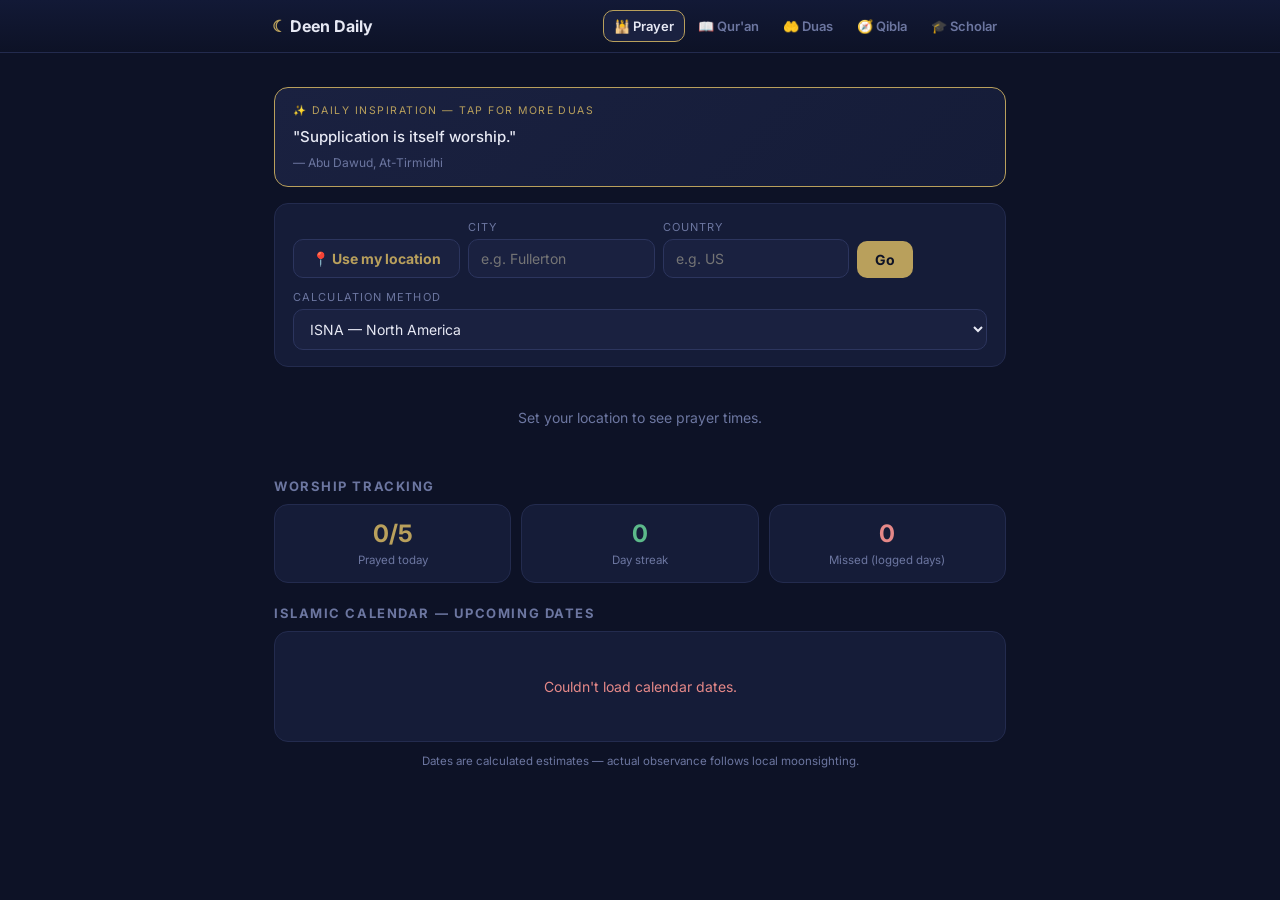
==== index.html @ aacd9275 "Add files via upload" ====
<!DOCTYPE html>
<html lang="en">
<head>
<meta charset="UTF-8">
<meta name="viewport" content="width=device-width, initial-scale=1.0">
<title>Deen Daily</title>
<link rel="preconnect" href="https://fonts.googleapis.com">
<link href="https://fonts.googleapis.com/css2?family=Amiri:wght@400;700&family=Inter:wght@400;500;600;700&display=swap" rel="stylesheet">
<style>
  :root{
    --bg:#0D1226; --panel:#151C38; --panel-2:#1A2140; --line:#232B4E; --line-2:#2C355E;
    --text:#E7E9F4; --muted:#9BA3C7; --dim:#6C76A0; --gold:#B9A05C; --green:#5CB98A; --red:#E58888;
  }
  *{box-sizing:border-box;margin:0;padding:0}
  body{font-family:'Inter',sans-serif;background:var(--bg);color:var(--text);height:100dvh;display:flex;flex-direction:column}
  button,select,input{font-family:'Inter',sans-serif}
  header{border-bottom:1px solid var(--line);background:linear-gradient(180deg,#121936,var(--bg));flex-shrink:0}
  .head-inner{max-width:760px;margin:0 auto;padding:10px 12px;display:flex;align-items:center;justify-content:space-between;gap:8px}
  .brand{font-weight:700;font-size:16px;white-space:nowrap}
  .brand span{color:var(--gold)}
  .tabs{display:flex;gap:2px;overflow-x:auto}
  .tab{background:none;border:1px solid transparent;color:var(--dim);font-size:13px;font-weight:600;padding:7px 10px;border-radius:10px;cursor:pointer;white-space:nowrap}
  .tab.active{background:var(--panel-2);color:var(--text);border-color:var(--gold)}
  main{flex:1;overflow-y:auto}
  .page{max-width:760px;margin:0 auto;padding:18px 14px 40px}
  h2.sec{font-size:13px;color:var(--dim);text-transform:uppercase;letter-spacing:.12em;margin:22px 0 10px}
  .card{background:var(--panel);border:1px solid var(--line);border-radius:14px;padding:16px 18px;margin-bottom:12px}
  select,input[type=text],input[type=number]{
    width:100%;background:var(--panel-2);border:1px solid var(--line-2);color:var(--text);
    border-radius:10px;padding:10px 12px;font-size:14px;
  }
  label.ctl{font-size:11px;color:var(--dim);text-transform:uppercase;letter-spacing:.1em;display:block;margin-bottom:5px}
  .btn{background:var(--gold);color:var(--bg);border:none;border-radius:10px;padding:10px 18px;font-weight:700;font-size:14px;cursor:pointer}
  .btn.ghost{background:var(--panel-2);color:var(--gold);border:1px solid var(--line-2)}
  .btn.ghost:hover{border-color:var(--gold)}
  .btn:disabled{opacity:.5;cursor:default}
  .loading,.err{text-align:center;color:var(--dim);padding:30px 0;font-size:14px}
  .err{color:var(--red)}
  .note{background:var(--panel-2);border:1px solid var(--gold);border-radius:10px;padding:10px 14px;font-size:12.5px;color:var(--gold);margin-bottom:14px}

  /* Prayer */
  .hijri{ text-align:center;margin-bottom:16px }
  .hijri .h-ar{font-family:'Amiri',serif;font-size:22px;color:var(--gold)}
  .hijri .h-en{font-size:13px;color:var(--muted);margin-top:2px}
  .next-prayer{ text-align:center;padding:22px 18px }
  .next-prayer .np-label{font-size:11px;color:var(--dim);text-transform:uppercase;letter-spacing:.14em}
  .next-prayer .np-name{font-size:28px;font-weight:700;color:var(--gold);margin:4px 0 2px}
  .next-prayer .np-count{font-size:36px;font-weight:700;font-variant-numeric:tabular-nums;letter-spacing:.02em}
  .next-prayer .np-time{font-size:13px;color:var(--muted);margin-top:4px}
  .ptime{display:flex;align-items:center;justify-content:space-between;padding:12px 4px;border-bottom:1px solid var(--line)}
  .ptime:last-child{border-bottom:none}
  .ptime .pt-name{font-weight:600;font-size:15px}
  .ptime .pt-time{color:var(--muted);font-variant-numeric:tabular-nums;font-size:15px}
  .ptime.now .pt-name,.ptime.now .pt-time{color:var(--gold)}
  .ptime input[type=checkbox]{width:20px;height:20px;accent-color:var(--gold);margin-left:12px;cursor:pointer}
  .stats{display:grid;grid-template-columns:repeat(3,1fr);gap:10px}
  .stat{background:var(--panel);border:1px solid var(--line);border-radius:14px;padding:14px;text-align:center}
  .stat b{display:block;font-size:24px;font-weight:700}
  .stat span{font-size:11.5px;color:var(--dim)}
  .stat b.gold{color:var(--gold)} .stat b.green{color:var(--green)} .stat b.red{color:var(--red)}
  .holiday{display:flex;justify-content:space-between;gap:10px;padding:10px 4px;border-bottom:1px solid var(--line);font-size:14px}
  .holiday:last-child{border-bottom:none}
  .holiday .h-when{color:var(--muted);white-space:nowrap;font-size:13px}
  .locrow{display:flex;gap:8px;flex-wrap:wrap;align-items:flex-end}
  .locrow>div{flex:1;min-width:130px}

  /* Quran */
  .qcontrols{display:grid;grid-template-columns:1fr 1fr;gap:10px;margin-bottom:14px}
  @media(max-width:640px){.qcontrols{grid-template-columns:1fr}}
  .qsearchrow{display:flex;gap:8px;margin-bottom:14px}
  .qtoggles{display:flex;gap:14px;flex-wrap:wrap;margin-bottom:18px;font-size:13.5px;color:var(--muted)}
  .qtoggles label{display:flex;align-items:center;gap:6px;cursor:pointer}
  .qtoggles input{accent-color:var(--gold);width:16px;height:16px}
  .surah-head{text-align:center;margin:6px 0 18px}
  .surah-arabic{font-family:'Amiri',serif;font-size:36px;color:var(--gold)}
  .surah-meta{font-size:12px;color:var(--dim);letter-spacing:.08em;text-transform:uppercase;margin-top:4px}
  .bismillah{font-family:'Amiri',serif;font-size:23px;color:var(--muted);text-align:center;margin-bottom:18px}
  .ayah{background:var(--panel);border:1px solid var(--line);border-radius:14px;padding:15px 16px;margin-bottom:12px}
  .ayah.playing{border-color:var(--gold)}
  .ayah-top{display:flex;justify-content:space-between;align-items:center;margin-bottom:10px;gap:8px}
  .ayah-num{font-size:12px;font-weight:700;color:var(--gold);background:var(--panel-2);border:1px solid var(--line-2);border-radius:6px;padding:3px 8px}
  .ayah-actions{display:flex;gap:6px}
  .abtn{background:var(--panel-2);border:1px solid var(--line-2);color:var(--gold);border-radius:8px;font-size:12px;font-weight:600;padding:5px 10px;cursor:pointer}
  .abtn:hover{border-color:var(--gold)}
  .abtn.bookmarked{background:var(--gold);color:var(--bg)}
  .arabic{font-family:'Amiri',serif;font-size:25px;line-height:2.1;text-align:right;direction:rtl;margin-bottom:12px}
  .translit{font-size:13px;color:var(--dim);font-style:italic;line-height:1.7;margin-bottom:10px}
  .english{font-size:14.5px;color:var(--muted);line-height:1.65}
  .qmode{display:flex;gap:0;margin-bottom:14px;border:1px solid var(--line-2);border-radius:10px;overflow:hidden;width:fit-content}
  .qm{background:var(--panel-2);border:none;color:var(--dim);font-weight:700;font-size:13px;padding:9px 22px;cursor:pointer}
  .qm.active{background:var(--gold);color:var(--bg)}
  .juz-surah-head{
    text-align:center;font-family:'Amiri',serif;font-size:24px;color:var(--gold);
    margin:26px 0 12px;padding-top:14px;border-top:1px dashed var(--line-2);
  }
  .juz-surah-head small{display:block;font-family:'Inter',sans-serif;font-size:11px;color:var(--dim);letter-spacing:.1em;text-transform:uppercase;margin-top:2px}
  .playall{display:block;margin:0 auto 18px}
  .resume{background:var(--panel-2);border:1px solid var(--gold);border-radius:10px;padding:10px 14px;font-size:13px;color:var(--gold);margin-bottom:14px;display:flex;justify-content:space-between;align-items:center;gap:10px}
  .resume button{background:none;border:none;color:var(--gold);font-weight:700;cursor:pointer;font-size:13px;text-decoration:underline}
  .bm-item{display:flex;justify-content:space-between;align-items:center;padding:10px 4px;border-bottom:1px solid var(--line);font-size:14px}
  .bm-item:last-child{border-bottom:none}
  .bm-item button{background:none;border:none;color:var(--gold);cursor:pointer;font-weight:600;font-size:13px}

  /* Duas */
  .dua-cats{display:flex;gap:8px;flex-wrap:wrap;margin-bottom:16px}
  .cat{background:var(--panel-2);border:1px solid var(--line-2);color:var(--muted);border-radius:999px;padding:7px 14px;font-size:13px;font-weight:600;cursor:pointer}
  .cat.active{border-color:var(--gold);color:var(--gold)}
  .dua .d-title{font-weight:700;font-size:15px;margin-bottom:8px;display:flex;justify-content:space-between;align-items:center;gap:8px}
  .dua .d-src{font-size:12px;color:var(--dim);margin-top:8px}
  .dua .d-rep{display:inline-block;font-size:11.5px;color:var(--gold);background:var(--panel-2);border:1px solid var(--line-2);border-radius:6px;padding:2px 8px;margin-top:8px}
  .fav{background:none;border:none;font-size:18px;cursor:pointer;color:var(--dim)}
  .fav.on{color:var(--gold)}
  /* Tasbih */
  .tasbih{text-align:center;padding:26px 18px}
  .tap{
    width:180px;height:180px;border-radius:50%;margin:14px auto;cursor:pointer;user-select:none;
    background:radial-gradient(circle at 35% 30%, #232B4E, var(--panel-2));border:2px solid var(--gold);
    display:flex;flex-direction:column;align-items:center;justify-content:center;
  }
  .tap b{font-size:44px;font-variant-numeric:tabular-nums}
  .tap span{font-size:12px;color:var(--dim)}
  .tasbih-row{display:flex;gap:8px;justify-content:center;align-items:center;flex-wrap:wrap}

  /* Qibla */
  .qibla{text-align:center;padding:26px 18px}
  .compass{width:220px;height:220px;border-radius:50%;border:2px solid var(--line-2);margin:18px auto;position:relative;background:radial-gradient(circle at 50% 35%, #1A2140, #10152C)}
  .needle{position:absolute;left:50%;top:50%;width:4px;height:92px;background:var(--gold);border-radius:4px;transform-origin:50% 100%;transform:translate(-50%,-100%) rotate(0deg);transition:transform .2s ease}
  .needle::after{content:"🕋";position:absolute;top:-26px;left:50%;transform:translateX(-50%);font-size:20px}
  .compass .n{position:absolute;top:8px;left:50%;transform:translateX(-50%);font-size:12px;color:var(--dim);font-weight:700}
  .qdeg{font-size:26px;font-weight:700;color:var(--gold)}

  /* Scholar */
  .scholar-wrap{display:flex;flex-direction:column;height:100%}
  .chat{flex:1;overflow-y:auto;padding:16px 0}
  .welcome{max-width:520px;margin:30px auto 0;text-align:center;padding:0 8px}
  .welcome h2{font-size:24px;margin:8px 0 10px}
  .welcome p{color:var(--muted);font-size:14.5px;line-height:1.6;margin-bottom:20px}
  .starters{display:grid;gap:10px;text-align:left}
  .starter{background:var(--panel-2);border:1px solid var(--line-2);border-radius:12px;color:var(--text);padding:12px 16px;font-size:14px;font-weight:500;cursor:pointer;text-align:left}
  .starter:hover{border-color:var(--gold)}
  .row{display:flex;gap:10px;margin-bottom:14px}
  .row.user{justify-content:flex-end}
  .avatar{width:32px;height:32px;border-radius:50%;background:var(--panel-2);border:1px solid var(--gold);display:flex;align-items:center;justify-content:center;font-size:15px;flex-shrink:0}
  .bubble{padding:13px 16px;border-radius:14px;max-width:85%;font-size:15px;line-height:1.65;white-space:pre-wrap}
  .bubble.ai{background:var(--panel);border:1px solid var(--line);border-radius:14px 14px 14px 4px}
  .bubble.user{background:var(--line-2);border-radius:14px 14px 4px 14px;max-width:80%}
  .composer-wrap{border-top:1px solid var(--line);background:#0F152C;padding:12px 14px 14px;flex-shrink:0}
  .composer{max-width:760px;margin:0 auto;display:flex;gap:10px}
  .composer input{flex:1;background:var(--panel-2);border:1px solid var(--line-2);border-radius:12px;color:var(--text);padding:12px 16px;font-size:15px;outline:none}
  .disclaimer{max-width:760px;margin:10px auto 0;text-align:center;font-size:11.5px;color:var(--dim)}
  .pulse{animation:pulse 1.4s ease-in-out infinite;color:var(--gold)}
  @keyframes pulse{0%,100%{opacity:.45}50%{opacity:1}}

  /* Inspiration card */
  .inspo{
    background:linear-gradient(135deg,#1A2140,#151C38);border:1px solid var(--gold);border-radius:14px;
    padding:16px 18px;margin-bottom:16px;cursor:pointer;transition:transform .15s ease;
  }
  .inspo:hover{transform:translateY(-2px)}
  .inspo-label{font-size:10.5px;color:var(--gold);text-transform:uppercase;letter-spacing:.14em;margin-bottom:8px}
  .inspo-text{font-size:15px;line-height:1.6;font-weight:500}
  .inspo-src{font-size:12px;color:var(--dim);margin-top:6px}

  /* Celebration */
  .cel-overlay{
    position:fixed;inset:0;background:rgba(11,15,20,.75);backdrop-filter:blur(4px);
    display:flex;align-items:center;justify-content:center;z-index:100;padding:20px;
  }
  .cel-box{
    background:var(--panel);border:1px solid var(--gold);border-radius:18px;
    padding:30px 26px;max-width:420px;width:100%;text-align:center;
    animation:celPop .3s ease;
  }
  @keyframes celPop{from{transform:scale(.85);opacity:0}to{transform:scale(1);opacity:1}}
  .cel-check{
    width:54px;height:54px;border-radius:50%;background:var(--green);color:var(--bg);
    font-size:28px;font-weight:800;display:flex;align-items:center;justify-content:center;margin:0 auto 12px;
  }
  .cel-title{font-size:13px;color:var(--dim);text-transform:uppercase;letter-spacing:.14em;margin-bottom:14px}
  .cel-quote-ar{font-family:'Amiri',serif;font-size:22px;line-height:1.8;color:var(--gold);direction:rtl;margin-bottom:10px}
  .cel-quote{font-size:15.5px;line-height:1.6;margin-bottom:8px}
  .cel-src{font-size:12px;color:var(--dim);margin-bottom:18px}
  .confetti{
    position:fixed;top:-12px;width:9px;height:14px;z-index:101;pointer-events:none;
    animation:confFall linear forwards;
  }
  @keyframes confFall{
    to{transform:translateY(105vh) rotate(720deg);opacity:.9}
  }
  @media(prefers-reduced-motion:reduce){.pulse{animation:none}.needle{transition:none}.confetti{display:none}.cel-box{animation:none}}
</style>
</head>
<body>

<header>
  <div class="head-inner">
    <div class="brand"><span>☾</span> Deen Daily</div>
    <nav class="tabs">
      <button class="tab active" id="tab-prayer" onclick="showTab('prayer')">🕌 Prayer</button>
      <button class="tab" id="tab-quran" onclick="showTab('quran')">📖 Qur'an</button>
      <button class="tab" id="tab-duas" onclick="showTab('duas')">🤲 Duas</button>
      <button class="tab" id="tab-qibla" onclick="showTab('qibla')">🧭 Qibla</button>
      <button class="tab" id="tab-scholar" onclick="showTab('scholar')">🎓 Scholar</button>
    </nav>
  </div>
</header>

<main>
  <!-- ============ PRAYER ============ -->
  <div id="page-prayer" class="page">
    <div class="hijri" id="hijri-box"></div>

    <div class="inspo" id="inspo-card" onclick="showTab('duas')">
      <div class="inspo-label">✨ Daily inspiration — tap for more duas</div>
      <div class="inspo-text" id="inspo-text"></div>
      <div class="inspo-src" id="inspo-src"></div>
    </div>

    <div class="card">
      <div class="locrow">
        <div style="flex:0 0 auto"><button class="btn ghost" onclick="useMyLocation()">📍 Use my location</button></div>
        <div><label class="ctl">City</label><input type="text" id="loc-city" placeholder="e.g. Fullerton"></div>
        <div><label class="ctl">Country</label><input type="text" id="loc-country" placeholder="e.g. US"></div>
        <div style="flex:0 0 auto"><button class="btn" onclick="useCity()">Go</button></div>
      </div>
      <div style="margin-top:12px">
        <label class="ctl">Calculation method</label>
        <select id="sel-method" onchange="methodChanged()">
          <option value="2">ISNA — North America</option>
          <option value="3">Muslim World League</option>
          <option value="4">Umm Al-Qura, Makkah</option>
          <option value="5">Egyptian General Authority</option>
          <option value="1">University of Karachi</option>
          <option value="12">UOIF — France</option>
          <option value="13">Diyanet — Turkey</option>
          <option value="7">Tehran</option>
          <option value="0">Shia Ithna-Ashari (Jafari)</option>
        </select>
      </div>
    </div>

    <div id="prayer-content"><div class="loading">Set your location to see prayer times.</div></div>

    <h2 class="sec">Worship tracking</h2>
    <div class="stats" id="stats-box"></div>

    <h2 class="sec">Islamic calendar — upcoming dates</h2>
    <div class="card" id="holidays-box"><div class="loading">Loading…</div></div>
    <p style="font-size:11.5px;color:var(--dim);text-align:center;margin-top:8px">
      Dates are calculated estimates — actual observance follows local moonsighting.
    </p>
  </div>

  <!-- ============ QURAN ============ -->
  <div id="page-quran" class="page" style="display:none">
    <div class="qmode">
      <button class="qm active" id="qm-surah" onclick="setQuranMode('surah')">Surah</button>
      <button class="qm" id="qm-juz" onclick="setQuranMode('juz')">Juz</button>
    </div>
    <div class="qsearchrow">
      <input type="text" id="q-search" placeholder="Search: surah name, number, or 'kursi', 'yaseen'…" oninput="filterSurahs()">
      <input type="number" id="q-ayah-jump" placeholder="Ayah #" min="1" style="max-width:90px">
      <button class="btn ghost" onclick="jumpToAyah()">Go</button>
    </div>
    <div class="qcontrols">
      <div id="wrap-surah"><label class="ctl">Surah</label><select id="sel-surah"></select></div>
      <div id="wrap-juz" style="display:none"><label class="ctl">Juz</label><select id="sel-juz"></select></div>
      <div><label class="ctl">Reciter</label><select id="sel-reciter"></select></div>
      <div style="grid-column:1/-1"><label class="ctl">Translation</label><select id="sel-translation"></select></div>
    </div>
    <div class="qtoggles">
      <label><input type="checkbox" id="tg-translit" onchange="togglePref('translit')"> Transliteration</label>
      <label><input type="checkbox" id="tg-english" checked onchange="togglePref('english')"> Translation</label>
      <label style="margin-left:auto">Speed
        <select id="sel-speed" onchange="speedChanged()" style="width:auto;padding:6px 8px;font-size:13px">
          <option value="0.75">0.75×</option>
          <option value="1" selected>1×</option>
          <option value="1.25">1.25×</option>
          <option value="1.5">1.5×</option>
          <option value="2">2×</option>
        </select>
      </label>
    </div>
    <div id="resume-box"></div>
    <div id="bookmarks-box"></div>
    <div id="surah-container"><div class="loading">Loading the Qur'an…</div></div>
  </div>

  <!-- ============ DUAS ============ -->
  <div id="page-duas" class="page" style="display:none">
    <div class="card tasbih">
      <div style="font-size:11px;color:var(--dim);text-transform:uppercase;letter-spacing:.14em">Digital Tasbih</div>
      <div class="tap" id="tasbih-tap" onclick="tasbihTap()">
        <b id="tasbih-count">0</b>
        <span id="tasbih-target-label">of 33</span>
      </div>
      <div class="tasbih-row">
        <button class="btn ghost" onclick="setTasbihTarget(33)">33</button>
        <button class="btn ghost" onclick="setTasbihTarget(99)">99</button>
        <button class="btn ghost" onclick="setTasbihTarget(100)">100</button>
        <button class="btn ghost" onclick="tasbihReset()">Reset</button>
      </div>
    </div>
    <div class="dua-cats" id="dua-cats"></div>
    <div id="dua-list"></div>
    <p style="font-size:11.5px;color:var(--dim);text-align:center;margin-top:10px">
      Starter collection of authentic adhkar from the Qur'an, Sahih al-Bukhari, Sahih Muslim, and the Sunan collections.
    </p>
  </div>

  <!-- ============ QIBLA ============ -->
  <div id="page-qibla" class="page" style="display:none">
    <div class="card qibla">
      <div style="font-size:11px;color:var(--dim);text-transform:uppercase;letter-spacing:.14em">Direction to the Kaaba</div>
      <div class="compass"><span class="n">N</span><div class="needle" id="needle"></div></div>
      <div class="qdeg" id="qibla-deg">—</div>
      <p style="font-size:13px;color:var(--muted);margin:10px 0 16px" id="qibla-info">Tap below to find your Qibla direction.</p>
      <button class="btn" onclick="initQibla()">📍 Find my Qibla</button>
      <button class="btn ghost" id="compass-btn" style="display:none" onclick="enableCompass()">🧭 Enable live compass</button>
      <p style="font-size:11.5px;color:var(--dim);margin-top:14px">
        Live compass works on phones. Hold your phone flat and away from metal objects to calibrate. If the needle seems off, wave your phone in a figure-8 motion.
      </p>
    </div>
  </div>

  <!-- ============ SCHOLAR ============ -->
  <div id="page-scholar" class="scholar-wrap" style="display:none">
    <div class="chat page" id="chat">
      <div class="welcome" id="welcome">
        <div style="font-size:34px">🎓</div>
        <h2>Scholar</h2>
        <p>Ask about verses, authentic du'as, or basic fiqh. Scholar cites its sources, notes valid differences of opinion, and always points you to a real scholar for personal rulings.</p>
        <div class="starters">
          <button class="starter" onclick="sendMsg('Explain Ayat al-Kursi in depth')">Explain Ayat al-Kursi in depth</button>
          <button class="starter" onclick="sendMsg('What du\'a should I say before sleeping?')">What du'a should I say before sleeping?</button>
          <button class="starter" onclick="sendMsg('Help me pray Fajr on time consistently')">Help me pray Fajr on time consistently</button>
          <button class="starter" onclick="sendMsg('What breaks wudu? Are there differences of opinion?')">What breaks wudu? Are there differences of opinion?</button>
        </div>
      </div>
    </div>
    <div class="composer-wrap">
      <div class="composer">
        <input id="chat-input" placeholder="Ask Scholar…" onkeydown="if(event.key==='Enter')sendMsg()">
        <button class="btn" id="send-btn" onclick="sendMsg()">Send</button>
      </div>
      <div class="disclaimer">Educational tool — not a substitute for a qualified scholar. For personal rulings, consult your local imam or mufti.</div>
    </div>
  </div>
</main>

<!-- Prayer celebration modal -->
<div id="celebrate-overlay" class="cel-overlay" style="display:none" onclick="closeCelebrate(event)">
  <div class="cel-box">
    <div class="cel-check">✓</div>
    <div class="cel-title" id="cel-title">Prayer logged</div>
    <div class="cel-quote-ar" id="cel-ar"></div>
    <div class="cel-quote" id="cel-quote"></div>
    <div class="cel-src" id="cel-src"></div>
    <button class="btn" onclick="closeCelebrateBtn()">Alhamdulillah</button>
  </div>
</div>

<script src="app.js?v=7"></script>
</body>
</html>
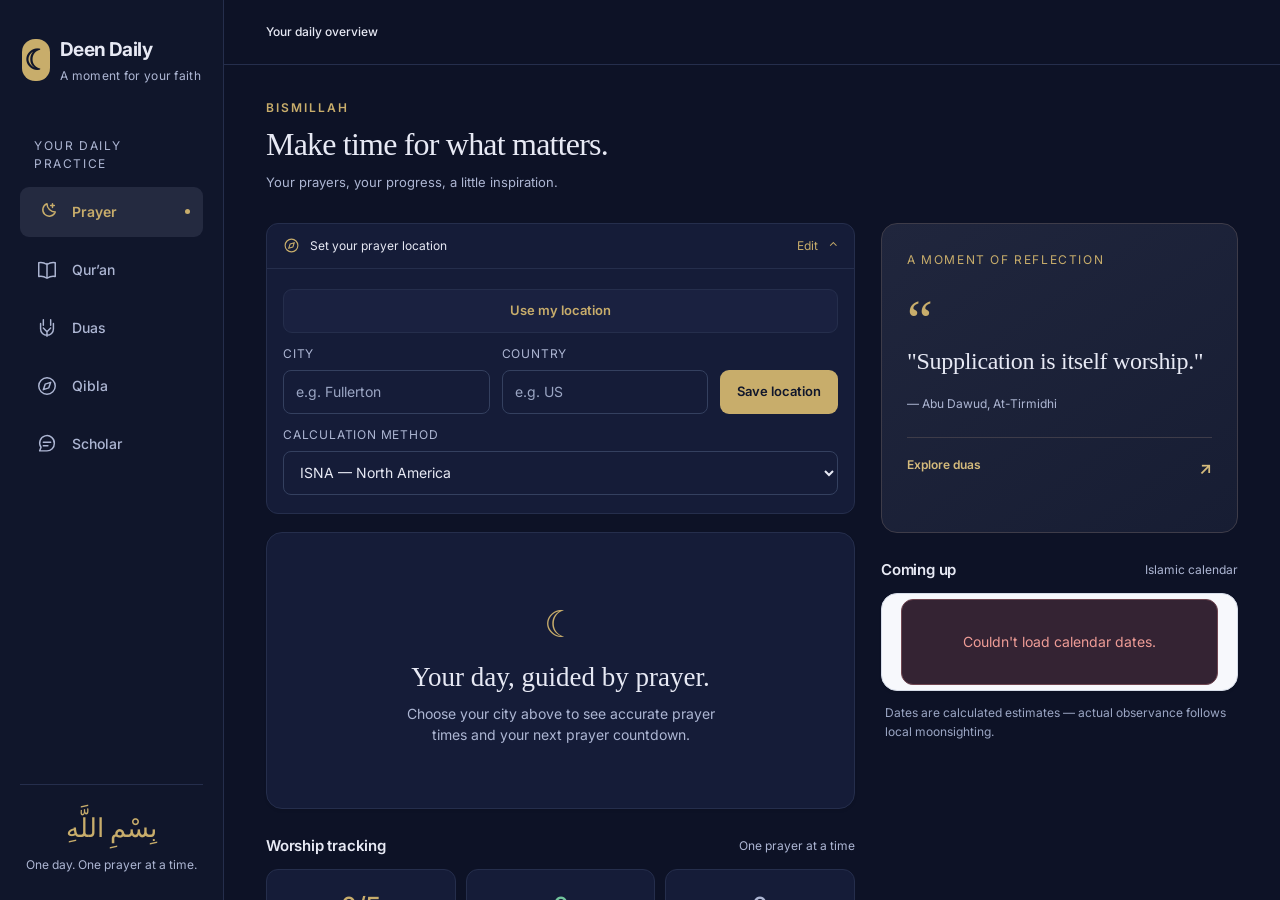
==== commit 890d5f02: "Add files via upload" ====
--- a/index.html
+++ b/index.html
@@ -3,6 +3,8 @@
 <head>
 <meta charset="UTF-8">
 <meta name="viewport" content="width=device-width, initial-scale=1.0">
+<meta name="theme-color" content="#0d1226">
+<meta name="description" content="Your daily space for prayer, Qur’an, and remembrance.">
 <title>Deen Daily</title>
 <link rel="preconnect" href="https://fonts.googleapis.com">
 <link href="https://fonts.googleapis.com/css2?family=Amiri:wght@400;700&family=Inter:wght@400;500;600;700&display=swap" rel="stylesheet">
@@ -123,11 +125,17 @@
 
   /* Qibla */
   .qibla{text-align:center;padding:26px 18px}
-  .compass{width:220px;height:220px;border-radius:50%;border:2px solid var(--line-2);margin:18px auto;position:relative;background:radial-gradient(circle at 50% 35%, #1A2140, #10152C)}
-  .needle{position:absolute;left:50%;top:50%;width:4px;height:92px;background:var(--gold);border-radius:4px;transform-origin:50% 100%;transform:translate(-50%,-100%) rotate(0deg);transition:transform .2s ease}
-  .needle::after{content:"🕋";position:absolute;top:-26px;left:50%;transform:translateX(-50%);font-size:20px}
+  .compass{width:230px;height:230px;border-radius:50%;border:2px solid var(--line-2);margin:18px auto;position:relative;background:radial-gradient(circle at 50% 35%, #1A2140, #10152C);transition:border-color .3s ease, box-shadow .3s ease}
+  .compass.aligned{border-color:var(--gold);box-shadow:0 0 34px rgba(185,160,92,.55);animation:qflash .9s ease 2}
+  @keyframes qflash{0%,100%{box-shadow:0 0 34px rgba(185,160,92,.55)}50%{box-shadow:0 0 60px rgba(185,160,92,.95)}}
+  .kaaba{position:absolute;left:50%;top:50%;transform:translate(-50%,-50%);font-size:44px;opacity:.35;transition:opacity .3s ease, transform .3s ease}
+  .compass.aligned .kaaba{opacity:1;transform:translate(-50%,-50%) scale(1.25)}
+  .needle{position:absolute;left:50%;top:50%;width:4px;height:96px;background:var(--gold);border-radius:4px;transform-origin:50% 100%;transform:translate(-50%,-100%) rotate(0deg);transition:transform .12s linear}
+  .needle::after{content:"▲";position:absolute;top:-20px;left:50%;transform:translateX(-50%);font-size:16px;color:var(--gold)}
   .compass .n{position:absolute;top:8px;left:50%;transform:translateX(-50%);font-size:12px;color:var(--dim);font-weight:700}
-  .qdeg{font-size:26px;font-weight:700;color:var(--gold)}
+  .qdir{font-size:22px;font-weight:800;min-height:30px}
+  .qdir.on{color:var(--gold)}
+  .qdeg{font-size:14px;color:var(--muted);margin-top:2px}
 
   /* Scholar */
   .scholar-wrap{display:flex;flex-direction:column;height:100%}
@@ -189,42 +197,45 @@
   }
   @media(prefers-reduced-motion:reduce){.pulse{animation:none}.needle{transition:none}.confetti{display:none}.cel-box{animation:none}}
 </style>
+<link rel="stylesheet" href="styles.css?v=15">
 </head>
 <body>
 
+<a class="skip-link" href="#main-content">Skip to content</a>
 <header>
   <div class="head-inner">
-    <div class="brand"><span>☾</span> Deen Daily</div>
-    <nav class="tabs">
-      <button class="tab active" id="tab-prayer" onclick="showTab('prayer')">🕌 Prayer</button>
-      <button class="tab" id="tab-quran" onclick="showTab('quran')">📖 Qur'an</button>
-      <button class="tab" id="tab-duas" onclick="showTab('duas')">🤲 Duas</button>
-      <button class="tab" id="tab-qibla" onclick="showTab('qibla')">🧭 Qibla</button>
-      <button class="tab" id="tab-scholar" onclick="showTab('scholar')">🎓 Scholar</button>
+    <a class="brand" href="#prayer" onclick="showTab('prayer');return false"><span class="brand-mark">☾</span><span>Deen Daily<small>A moment for your faith</small></span></a>
+    <div class="nav-label">YOUR DAILY PRACTICE</div>
+    <nav class="tabs" aria-label="Main navigation">
+      <button class="tab active" id="tab-prayer" onclick="showTab('prayer')" aria-current="page"><svg viewBox="0 0 24 24" fill="none" stroke="currentColor" stroke-width="1.6" stroke-linecap="round" stroke-linejoin="round" aria-hidden="true"><path d="M12 3a7 7 0 1 0 9 9A9 9 0 0 1 12 3Z"/><path d="M18 3v4m-2-2h4"/></svg><span>Prayer</span></button>
+      <button class="tab" id="tab-quran" onclick="showTab('quran')" ><svg viewBox="0 0 24 24" fill="none" stroke="currentColor" stroke-width="1.6" stroke-linecap="round" stroke-linejoin="round" aria-hidden="true"><path d="M12 5v15M3 4c4-1 6 0 9 2 3-2 5-3 9-2v15c-4-1-6 0-9 2-3-2-5-3-9-2Z"/></svg><span>Qur’an</span></button>
+      <button class="tab" id="tab-duas" onclick="showTab('duas')" ><svg viewBox="0 0 24 24" fill="none" stroke="currentColor" stroke-width="1.6" stroke-linecap="round" stroke-linejoin="round" aria-hidden="true"><path d="M8 3v6m8-6v6M5 7v6a7 7 0 0 0 14 0V7M8 12l4 4 4-4M12 16v5"/></svg><span>Duas</span></button>
+      <button class="tab" id="tab-qibla" onclick="showTab('qibla')" ><svg viewBox="0 0 24 24" fill="none" stroke="currentColor" stroke-width="1.6" stroke-linecap="round" stroke-linejoin="round" aria-hidden="true"><circle cx="12" cy="12" r="9"/><path d="m16 8-2 6-6 2 2-6Z"/></svg><span>Qibla</span></button>
+      <button class="tab" id="tab-scholar" onclick="showTab('scholar')" ><svg viewBox="0 0 24 24" fill="none" stroke="currentColor" stroke-width="1.6" stroke-linecap="round" stroke-linejoin="round" aria-hidden="true"><path d="M20 11.5a8 8 0 0 1-8 8H4l1.5-4A8 8 0 1 1 20 11.5Z"/><path d="M8 10h8m-8 4h5"/></svg><span>Scholar</span></button>
     </nav>
+    <div class="sidebar-footer"><span>بِسْمِ اللَّهِ</span><p>One day. One prayer at a time.</p></div>
   </div>
 </header>
 
-<main>
+<main id="main-content" tabindex="-1">
+  <div class="topbar"><span id="section-label">Your daily overview</span><span id="today-date"></span></div>
   <!-- ============ PRAYER ============ -->
   <div id="page-prayer" class="page">
-    <div class="hijri" id="hijri-box"></div>
-
-    <div class="inspo" id="inspo-card" onclick="showTab('duas')">
-      <div class="inspo-label">✨ Daily inspiration — tap for more duas</div>
-      <div class="inspo-text" id="inspo-text"></div>
-      <div class="inspo-src" id="inspo-src"></div>
-    </div>
-
-    <div class="card">
+    <div class="page-heading"><div><p class="eyebrow">BISMILLAH</p><h1>Make time for what matters.</h1><p>Your prayers, your progress, a little inspiration.</p></div><div class="hijri" id="hijri-box"></div></div>
+    <div class="dashboard-grid">
+    <section class="prayer-column" aria-label="Today's prayers">
+    <details class="location-settings" id="location-settings" open>
+      <summary><span><svg viewBox="0 0 24 24" fill="none" stroke="currentColor" stroke-width="1.6" stroke-linecap="round" stroke-linejoin="round" aria-hidden="true"><circle cx="12" cy="12" r="9"/><path d="m16 8-2 6-6 2 2-6Z"/></svg><span id="location-label">Set your prayer location</span></span><span class="settings-action">Edit <span class="chevron">⌄</span></span></summary>
+    <div class="location-body"><p id="location-error" class="field-error" role="alert"></p>
+
       <div class="locrow">
-        <div style="flex:0 0 auto"><button class="btn ghost" onclick="useMyLocation()">📍 Use my location</button></div>
-        <div><label class="ctl">City</label><input type="text" id="loc-city" placeholder="e.g. Fullerton"></div>
-        <div><label class="ctl">Country</label><input type="text" id="loc-country" placeholder="e.g. US"></div>
-        <div style="flex:0 0 auto"><button class="btn" onclick="useCity()">Go</button></div>
+        <div style="flex:0 0 auto"><button class="btn ghost" onclick="useMyLocation()">Use my location</button></div>
+        <div><label class="ctl" for="loc-city">City</label><input type="text" id="loc-city" placeholder="e.g. Fullerton"></div>
+        <div><label class="ctl" for="loc-country">Country</label><input type="text" id="loc-country" placeholder="e.g. US"></div>
+        <div style="flex:0 0 auto"><button class="btn" onclick="useCity()">Save location</button></div>
       </div>
       <div style="margin-top:12px">
-        <label class="ctl">Calculation method</label>
+        <label class="ctl" for="sel-method">Calculation method</label>
         <select id="sel-method" onchange="methodChanged()">
           <option value="2">ISNA — North America</option>
           <option value="3">Muslim World League</option>
@@ -239,34 +250,45 @@
       </div>
     </div>
 
-    <div id="prayer-content"><div class="loading">Set your location to see prayer times.</div></div>
-
-    <h2 class="sec">Worship tracking</h2>
+    </details>
+    <div id="prayer-content"><div class="card prayer-empty"><span class="empty-icon">☾</span><h2>Your day, guided by prayer.</h2><p>Choose your city above to see accurate prayer times and your next prayer countdown.</p></div></div>
+    <div class="section-heading"><h2>Worship tracking</h2><span>One prayer at a time</span></div>
+
+
     <div class="stats" id="stats-box"></div>
 
-    <h2 class="sec">Islamic calendar — upcoming dates</h2>
+    </section>
+    <aside class="reflection-column">
+    <button class="inspo" id="inspo-card" onclick="showTab('duas')">
+      <span class="inspo-label">A MOMENT OF REFLECTION</span><span class="quote-mark" aria-hidden="true">“</span>
+      <span class="inspo-text" id="inspo-text"></span><span class="inspo-src" id="inspo-src"></span>
+      <span class="inspo-link">Explore duas <span aria-hidden="true">↗</span></span>
+    </button>
+    <div class="section-heading"><h2>Coming up</h2><span>Islamic calendar</span></div>
     <div class="card" id="holidays-box"><div class="loading">Loading…</div></div>
     <p style="font-size:11.5px;color:var(--dim);text-align:center;margin-top:8px">
       Dates are calculated estimates — actual observance follows local moonsighting.
     </p>
+    </aside>
+    </div>
   </div>
 
   <!-- ============ QURAN ============ -->
-  <div id="page-quran" class="page" style="display:none">
+  <div id="page-quran" class="page" style="display:none"><div class="page-heading"><div><p class="eyebrow">YOUR DAILY PRACTICE</p><h1>The Holy Qur’an</h1><p>Read, listen, and reflect. At your own pace.</p></div></div>
     <div class="qmode">
       <button class="qm active" id="qm-surah" onclick="setQuranMode('surah')">Surah</button>
       <button class="qm" id="qm-juz" onclick="setQuranMode('juz')">Juz</button>
     </div>
     <div class="qsearchrow">
-      <input type="text" id="q-search" placeholder="Search: surah name, number, or 'kursi', 'yaseen'…" oninput="filterSurahs()">
-      <input type="number" id="q-ayah-jump" placeholder="Ayah #" min="1" style="max-width:90px">
+      <input type="text" id="q-search" aria-label="Search surahs" placeholder="Search: surah name, number, or 'kursi', 'yaseen'…" oninput="filterSurahs()">
+      <input type="number" id="q-ayah-jump" aria-label="Ayah number" placeholder="Ayah #" min="1" style="max-width:90px">
       <button class="btn ghost" onclick="jumpToAyah()">Go</button>
     </div>
     <div class="qcontrols">
-      <div id="wrap-surah"><label class="ctl">Surah</label><select id="sel-surah"></select></div>
-      <div id="wrap-juz" style="display:none"><label class="ctl">Juz</label><select id="sel-juz"></select></div>
-      <div><label class="ctl">Reciter</label><select id="sel-reciter"></select></div>
-      <div style="grid-column:1/-1"><label class="ctl">Translation</label><select id="sel-translation"></select></div>
+      <div id="wrap-surah"><label class="ctl" for="sel-surah">Surah</label><select id="sel-surah"></select></div>
+      <div id="wrap-juz" style="display:none"><label class="ctl" for="sel-juz">Juz</label><select id="sel-juz"></select></div>
+      <div><label class="ctl" for="sel-reciter">Reciter</label><select id="sel-reciter"></select></div>
+      <div style="grid-column:1/-1"><label class="ctl" for="sel-translation">Translation</label><select id="sel-translation"></select></div>
     </div>
     <div class="qtoggles">
       <label><input type="checkbox" id="tg-translit" onchange="togglePref('translit')"> Transliteration</label>
@@ -287,17 +309,17 @@
   </div>
 
   <!-- ============ DUAS ============ -->
-  <div id="page-duas" class="page" style="display:none">
+  <div id="page-duas" class="page" style="display:none"><div class="page-heading"><div><p class="eyebrow">YOUR DAILY PRACTICE</p><h1>Duas & remembrance</h1><p>Small moments of remembrance throughout your day.</p></div></div>
     <div class="card tasbih">
       <div style="font-size:11px;color:var(--dim);text-transform:uppercase;letter-spacing:.14em">Digital Tasbih</div>
-      <div class="tap" id="tasbih-tap" onclick="tasbihTap()">
+      <button class="tap" id="tasbih-tap" onclick="tasbihTap()" aria-label="Add one remembrance">
         <b id="tasbih-count">0</b>
-        <span id="tasbih-target-label">of 33</span>
-      </div>
+        <span id="tasbih-target-label">of 33</span><span class="tap-hint">Tap to count</span>
+      </button>
       <div class="tasbih-row">
-        <button class="btn ghost" onclick="setTasbihTarget(33)">33</button>
-        <button class="btn ghost" onclick="setTasbihTarget(99)">99</button>
-        <button class="btn ghost" onclick="setTasbihTarget(100)">100</button>
+        <button class="btn ghost" data-target="33" onclick="setTasbihTarget(33)">33</button>
+        <button class="btn ghost" data-target="99" onclick="setTasbihTarget(99)">99</button>
+        <button class="btn ghost" data-target="100" onclick="setTasbihTarget(100)">100</button>
         <button class="btn ghost" onclick="tasbihReset()">Reset</button>
       </div>
     </div>
@@ -309,16 +331,20 @@
   </div>
 
   <!-- ============ QIBLA ============ -->
-  <div id="page-qibla" class="page" style="display:none">
+  <div id="page-qibla" class="page" style="display:none"><div class="page-heading"><div><p class="eyebrow">YOUR DAILY PRACTICE</p><h1>Find your Qibla</h1><p>Find your direction. Prepare for prayer.</p></div></div>
     <div class="card qibla">
       <div style="font-size:11px;color:var(--dim);text-transform:uppercase;letter-spacing:.14em">Direction to the Kaaba</div>
-      <div class="compass"><span class="n">N</span><div class="needle" id="needle"></div></div>
-      <div class="qdeg" id="qibla-deg">—</div>
-      <p style="font-size:13px;color:var(--muted);margin:10px 0 16px" id="qibla-info">Tap below to find your Qibla direction.</p>
-      <button class="btn" onclick="initQibla()">📍 Find my Qibla</button>
-      <button class="btn ghost" id="compass-btn" style="display:none" onclick="enableCompass()">🧭 Enable live compass</button>
+      <div class="compass" id="compass">
+        <span class="n">N</span>
+        <div class="kaaba" id="kaaba-icon">🕋</div>
+        <div class="needle" id="needle"></div>
+      </div>
+      <div class="qdir" id="qibla-dir">—</div>
+      <div class="qdeg" id="qibla-deg"></div>
+      <p style="font-size:13px;color:var(--muted);margin:10px 0 16px" id="qibla-info">Starting…</p>
+      <button class="btn" id="qibla-retry" style="display:none" onclick="startQibla(true)">Try again</button>
       <p style="font-size:11.5px;color:var(--dim);margin-top:14px">
-        Live compass works on phones. Hold your phone flat and away from metal objects to calibrate. If the needle seems off, wave your phone in a figure-8 motion.
+        Hold your phone flat like a plate, away from metal and magnets. If the arrow drifts, wave your phone in a figure-8 to calibrate.
       </p>
     </div>
   </div>
@@ -327,8 +353,8 @@
   <div id="page-scholar" class="scholar-wrap" style="display:none">
     <div class="chat page" id="chat">
       <div class="welcome" id="welcome">
-        <div style="font-size:34px">🎓</div>
-        <h2>Scholar</h2>
+        <div class="scholar-symbol"><svg viewBox="0 0 24 24" fill="none" stroke="currentColor" stroke-width="1.6" stroke-linecap="round" stroke-linejoin="round" aria-hidden="true"><path d="M20 11.5a8 8 0 0 1-8 8H4l1.5-4A8 8 0 1 1 20 11.5Z"/><path d="M8 10h8m-8 4h5"/></svg></div>
+        <p class="eyebrow">LEARN WITH CURIOSITY</p><h1>What’s on your mind?</h1>
         <p>Ask about verses, authentic du'as, or basic fiqh. Scholar cites its sources, notes valid differences of opinion, and always points you to a real scholar for personal rulings.</p>
         <div class="starters">
           <button class="starter" onclick="sendMsg('Explain Ayat al-Kursi in depth')">Explain Ayat al-Kursi in depth</button>
@@ -340,7 +366,7 @@
     </div>
     <div class="composer-wrap">
       <div class="composer">
-        <input id="chat-input" placeholder="Ask Scholar…" onkeydown="if(event.key==='Enter')sendMsg()">
+        <input aria-label="Your question for Scholar" id="chat-input" placeholder="Ask Scholar…" onkeydown="if(event.key==='Enter')sendMsg()">
         <button class="btn" id="send-btn" onclick="sendMsg()">Send</button>
       </div>
       <div class="disclaimer">Educational tool — not a substitute for a qualified scholar. For personal rulings, consult your local imam or mufti.</div>
@@ -349,7 +375,7 @@
 </main>
 
 <!-- Prayer celebration modal -->
-<div id="celebrate-overlay" class="cel-overlay" style="display:none" onclick="closeCelebrate(event)">
+<div id="celebrate-overlay" class="cel-overlay" role="dialog" aria-modal="true" aria-labelledby="cel-title" style="display:none" onclick="closeCelebrate(event)">
   <div class="cel-box">
     <div class="cel-check">✓</div>
     <div class="cel-title" id="cel-title">Prayer logged</div>
@@ -360,6 +386,6 @@
   </div>
 </div>
 
-<script src="app.js?v=7"></script>
+<script src="app.js?v=13"></script>
 </body>
 </html>
--- a/styles.css
+++ b/styles.css
@@ -0,0 +1,49 @@
+/* Deen Daily: a calm, accessible daily workspace. */
+:root{--bg:#0d1226;--panel:#151c38;--panel-2:#1a2140;--line:#252e4c;--line-2:#34405f;--text:#e7e9f4;--muted:#adb6d3;--dim:#9ba6c4;--gold:#c8ad6b;--green:#71c49c;--red:#ee9c96;--serif:Georgia,'Times New Roman',serif;color-scheme:dark}
+body{height:100dvh;display:block;font-size:16px;line-height:1.5;-webkit-font-smoothing:antialiased}
+button,input,select{font:inherit}button,a,input,select,summary{-webkit-tap-highlight-color:transparent}button{transition:background .18s,border-color .18s,transform .18s}button:focus-visible,a:focus-visible,summary:focus-visible,input:focus-visible,select:focus-visible{outline:3px solid #d7bc7b;outline-offset:4px}button:active{transform:translateY(1px)}svg{width:22px;height:22px;flex-shrink:0}button{touch-action:manipulation}a{color:inherit}.skip-link{position:fixed;top:-80px;left:20px;z-index:200;padding:12px;background:var(--panel);border:2px solid var(--gold);border-radius:8px}.skip-link:focus{top:12px}
+header{position:fixed;inset:0 auto 0 0;width:224px;border:0;border-right:1px solid var(--line);background:var(--panel);z-index:20}.head-inner{height:100%;padding:36px 20px 26px;display:flex;flex-direction:column;align-items:stretch;justify-content:flex-start;gap:0}.brand{display:flex;gap:10px;align-items:center;font-size:19px;text-decoration:none;letter-spacing:-.6px;padding:0 2px}.brand>span:last-child{color:var(--text)}.brand small{display:block;font-size:12px;letter-spacing:.3px;font-weight:400;color:var(--muted);margin-top:2px}.brand-mark{display:grid;place-items:center;width:38px;height:42px;background:var(--gold);color:var(--text)!important;border-radius:13px;font-size:28px}.nav-label{font-size:12px;letter-spacing:1.6px;color:var(--muted);margin:52px 14px 14px}.tabs{flex-direction:column;overflow:visible;gap:8px}.tab{display:flex;gap:14px;align-items:center;position:relative;min-height:50px;border:0;border-radius:9px;padding:12px 16px;font-size:14px;font-weight:500;color:var(--muted);text-align:left}.tab:hover{background:var(--panel-2);color:var(--text)}.tab.active{color:var(--gold);background:#242a40;font-weight:600;border:0}.tab.active:after{content:'';position:absolute;right:13px;width:5px;height:5px;border-radius:50%;background:var(--gold)}.sidebar-footer{margin-top:auto;padding:28px 5px 0;text-align:center;border-top:1px solid var(--line)}.sidebar-footer>span{font:26px 'Amiri',serif;color:var(--gold)}.sidebar-footer p{font-size:12px;color:var(--muted);margin-top:12px}
+main{height:100dvh;margin-left:224px;overflow-y:auto;scroll-behavior:smooth}.topbar{max-width:1264px;margin:0 auto;padding:23px 42px;display:flex;justify-content:space-between;border-bottom:1px solid var(--line);font-size:12px;color:var(--muted);gap:16px}.topbar>span:first-child{font-weight:500;color:var(--text)}.page{max-width:1264px;padding:34px 42px 50px;width:100%;margin:auto}.page-heading{display:flex;justify-content:space-between;align-items:center;gap:24px;margin-bottom:30px}.eyebrow{font-size:12px!important;letter-spacing:2px;color:var(--gold)!important;font-weight:600;margin-bottom:8px}.page-heading h1{font:clamp(27px,2.5vw,36px)/1.2 var(--serif);letter-spacing:-.8px;font-weight:400}.page-heading p:not(.eyebrow){font-size:13px;color:var(--muted);margin-top:10px}.hijri{text-align:right;min-width:155px;margin:0}.hijri .h-ar{font-size:23px}.hijri .h-en{font-size:12px;max-width:185px;line-height:1.7}.dashboard-grid{display:grid;grid-template-columns:minmax(0,1.65fr) minmax(260px,1fr);gap:26px}.prayer-column,.reflection-column{min-width:0}.card{border-radius:16px;padding:22px;margin-bottom:20px;box-shadow:0 2px 3px #00000012}.section-heading{display:flex;justify-content:space-between;align-items:center;gap:12px;margin:26px 0 12px}.section-heading h2{font-size:15px;font-weight:600;letter-spacing:-.2px}.section-heading>span{font-size:12px;color:var(--muted)}
+.location-settings{background:var(--panel);border:1px solid var(--line);border-radius:12px;margin-bottom:18px;overflow:hidden}.location-settings summary{cursor:pointer;display:flex;align-items:center;justify-content:space-between;gap:10px;padding:13px 16px;font-size:12px;list-style:none}.location-settings summary::-webkit-details-marker{display:none}.location-settings summary>span:first-child{display:flex;align-items:center;gap:10px}.location-settings summary svg{width:17px;height:17px;color:var(--gold)}.settings-action{color:var(--gold);font-size:12px;white-space:nowrap}.chevron{display:inline-block;margin-left:8px}.location-settings[open] .chevron{transform:rotate(180deg)}.location-body{padding:8px 16px 18px;border-top:1px solid var(--line)}.locrow{padding-top:12px;gap:12px}.locrow>div:first-child{flex-basis:100%!important}.locrow>div:first-child .btn{width:100%}.locrow>div{min-width:110px}.btn{min-height:44px;border-radius:9px;font-size:13px;padding:11px 17px;color:var(--text);font-weight:600}.btn:hover{background:#ddc48a}.btn.ghost{background:#1a2140;color:var(--gold);border-color:var(--line)}.btn.ghost:hover{background:#252d49;border-color:#a58f5b}label.ctl{font-size:12px;letter-spacing:.8px;color:var(--muted);margin-bottom:7px}select,input[type=text],input[type=number]{min-height:44px;background:var(--panel);border-color:var(--line-2);font-size:14px;border-radius:8px;padding:10px 12px}select{cursor:pointer}.prayer-empty{text-align:center;min-height:277px;display:flex;flex-direction:column;justify-content:center;padding:32px;background:#151c38}.empty-icon{font-size:37px;color:var(--gold)}.prayer-empty h2{font:27px var(--serif);margin:10px 0}.prayer-empty p{font-size:14px;color:var(--muted);max-width:330px;margin:0 auto}.loading,.err{font-size:14px;line-height:1.7;padding:30px 16px}.err{background:#342333;border:1px solid #704651;border-radius:12px}.loading{background:#151c38;border-radius:12px}
+.next-prayer{position:relative;overflow:hidden;background:#1b2445;color:var(--text);text-align:left;padding:28px 30px;border:0;min-height:225px}.next-prayer:after{content:'';position:absolute;width:225px;height:225px;right:-55px;top:-40px;border:1px solid #ffffff17;border-radius:50%;box-shadow:0 0 0 30px #ffffff04,0 0 0 60px #ffffff04,0 0 0 90px #ffffff04;pointer-events:none}.next-prayer .np-label{color:#c5cbe0;font-size:12px;letter-spacing:1.8px}.next-prayer .np-name{font:34px var(--serif);color:var(--text);margin-top:9px}.next-prayer .np-count{font-size:36px;letter-spacing:1px;font-weight:500;margin-top:16px}.next-prayer .np-time{font-size:12px;color:#b9c3dd}.next-prayer .np-tag{position:absolute;right:25px;top:27px;padding:5px 10px;border:1px solid #ffffff30;border-radius:20px;font-size:12px;color:#e4d4ad}.prayer-list{padding:8px 18px}.prayer-list-title{display:flex;justify-content:space-between;align-items:center;padding:14px 4px 15px;font-size:14px;font-weight:600}.prayer-list-title small{font-size:12px;font-weight:400;color:var(--muted)}.ptime{padding:15px 10px;min-height:59px;border-bottom-color:#252e4c;border-radius:5px}.ptime.now{background:#242a40;border:0;margin:2px -5px;padding-left:15px;padding-right:15px}.ptime .pt-name{font-size:13px;font-weight:500;display:flex;align-items:center;gap:12px}.pt-symbol{width:23px;font-size:19px;color:#9ba6c4;text-align:center}.ptime.now .pt-symbol{color:var(--gold)}.ptime .pt-time{font-size:13px;color:var(--text)}.ptime input[type=checkbox]{width:22px;height:22px;margin-left:20px;accent-color:var(--gold)}.prayer-check-space{width:42px}.now-badge{font-size:12px;color:var(--gold);background:#363345;padding:2px 6px;border-radius:4px}.stat{padding:18px 8px;border-radius:12px}.stat b{font-size:25px;font-weight:500}.stat span{font-size:12px;display:block;margin-top:6px}.stat b.red{color:var(--muted)}
+.inspo{display:flex;flex-direction:column;text-align:left;width:100%;background:#191f36;border:1px solid #3e3c49;border-radius:16px;padding:27px 25px;margin:0;min-height:310px;color:var(--text);cursor:pointer}.inspo-label{display:block;font-size:12px;letter-spacing:1.6px;color:#c8ad6b;margin:0}.quote-mark{font:58px/.9 var(--serif);color:#c8ad6b;margin-top:25px}.inspo-text{font:24px/1.45 var(--serif);letter-spacing:-.3px;display:block;margin-top:-2px}.inspo-src{font-size:12px;line-height:1.6;color:#adb6d3;display:block;margin-top:15px}.inspo-link{display:flex;justify-content:space-between;border-top:1px solid #3e3c49;padding-top:18px;margin-top:24px;width:100%;font-size:12px;font-weight:600;color:#d5bb7c}.inspo-link>span{font-size:17px}.holiday{display:flex;align-items:center;padding:17px 0;gap:15px;font-size:12px;line-height:1.6}.holiday .h-when{font-size:12px;color:var(--muted)}#holidays-box{padding:5px 19px;margin-bottom:12px}.reflection-column>p{font-size:12px!important;line-height:1.6;text-align:left!important;padding:0 4px}
+#page-quran{max-width:1040px}.qmode{border:0;background:#10162b;padding:4px;border-radius:10px}.qm{font-size:13px;min-height:40px;border-radius:7px;color:var(--muted);background:transparent}.qm.active{background:var(--panel);color:var(--gold);box-shadow:0 1px 4px #00000024}.qcontrols{background:var(--panel);padding:18px;border:1px solid var(--line);border-radius:12px;grid-template-columns:1fr 1fr 1.2fr}.qcontrols>div[style*="grid-column"]{grid-column:auto!important}.qtoggles{align-items:center;font-size:13px}.qsearchrow{gap:10px}.qsearchrow input:first-child{min-width:0}.surah-head{margin:36px 0 22px}.surah-arabic{font-size:40px}.surah-meta{font-size:12px}.bismillah{font-size:27px}.ayah{padding:23px 26px;border-radius:14px;margin-bottom:14px}.arabic{font-size:30px;line-height:2.15;color:#e7e9f4}.english{font-size:16px;line-height:1.85;color:#b8c0d8}.translit{font-size:14px;line-height:1.8}.ayah-num{padding:5px 10px;border:0;background:#1a2140}.abtn{min-height:38px;min-width:40px;background:var(--panel);border-color:var(--line);font-size:12px}.abtn.bookmarked{color:var(--text)}.resume{background:#1a2140;border-color:#464255;font-size:14px;padding:16px}.bm-item{font-size:14px}.bm-item button{min-height:44px}.playall{margin:0 auto 24px}
+#page-duas{display:grid;grid-template-columns:250px minmax(0,1fr);gap:0 28px}#page-duas>.page-heading{grid-column:1/-1}.tasbih{grid-column:1;grid-row:2 / span 3;align-self:start;position:sticky;top:20px;padding:26px 16px;background:#1a2140}.tap{width:170px;height:170px;background:var(--panel);color:var(--gold);border:6px solid #303650;outline:1px solid #8c7b54;margin:25px auto;box-shadow:0 0 0 9px #202840}.tap b{font-size:45px;font-weight:500}.tap span{font-size:12px}.tap .tap-hint{font-size:12px;margin-top:8px}.tasbih-row{gap:6px}.tasbih-row .btn{min-width:45px;padding:9px 12px}.tasbih-row .btn[aria-pressed=true]{background:var(--gold);color:var(--text)}.dua-cats,#dua-list,#page-duas>p{grid-column:2}.dua-cats{gap:7px}.cat{min-height:40px;padding:8px 14px;border-color:var(--line);font-size:12px;background:var(--panel)}.cat.active{background:var(--gold);color:var(--text);border-color:var(--gold)}.dua .d-title{font-size:15px;line-height:1.6}.dua .d-src{font-size:12px;line-height:1.6}.dua .d-rep{font-size:12px;padding:4px 9px;border:0}.fav{min-width:44px;min-height:44px}.dua .arabic{font-size:28px}#page-duas>p{font-size:12px!important;line-height:1.7}
+#page-qibla{max-width:950px}.qibla{padding:38px 30px}.compass{width:260px;height:260px;background:radial-gradient(circle,#151c38 45%,#10162b);border-color:#34405f;margin:32px auto}.compass.aligned{box-shadow:0 0 30px #c8ad6b50}.needle{height:102px}.qdir{font:26px var(--serif)}.qdeg{margin-top:10px}.qibla>p:last-child{max-width:410px;margin:22px auto 0!important;font-size:12px!important;line-height:1.8}
+.scholar-wrap{height:calc(100% - 65px)}.chat{max-width:920px;min-height:0;padding:30px 35px}.welcome{max-width:630px;margin:28px auto}.scholar-symbol{display:grid;place-items:center;margin:0 auto 23px;background:#242a40;border:1px solid #464255;border-radius:20px;width:64px;height:64px;color:var(--gold)}.scholar-symbol svg{width:29px;height:29px}.welcome h1{font:36px var(--serif);margin:12px 0 16px}.welcome p:not(.eyebrow){font-size:14px;line-height:1.8;max-width:510px;margin:0 auto 26px}.starters{grid-template-columns:1fr 1fr;gap:12px}.starter{background:var(--panel);min-height:88px;font-size:13px;padding:19px;line-height:1.7}.starter:after{content:'↗';display:block;color:var(--gold);margin-top:10px}.composer-wrap{background:var(--bg);border:0;padding:16px 35px 24px}.composer{max-width:850px}.composer input{min-width:0;background:var(--panel);border:1px solid var(--line-2);font-size:15px}.disclaimer{font-size:12px;line-height:1.7;max-width:640px}.bubble.user{background:#29324e}.bubble{font-size:15px}.avatar{border-color:var(--line-2)}.cel-box{border:1px solid var(--line-2);box-shadow:0 20px 100px #0003;border-radius:20px}.cel-check{color:var(--text)}.cel-title{font-size:12px}.cel-quote{font:22px/1.5 var(--serif)}.cel-quote-ar{font-size:27px}
+@media(min-width:1450px){.page{padding-top:44px}.dashboard-grid{gap:32px}.page-heading{margin-bottom:36px}}
+@media(max-width:1150px){header{width:192px}.head-inner{padding-left:14px;padding-right:14px}.brand{font-size:17px}.brand small{font-size:12px}main{margin-left:192px}.page{padding:28px}.topbar{padding:22px 28px}.dashboard-grid{gap:20px;grid-template-columns:minmax(0,1.5fr) minmax(230px,1fr)}.hijri{display:none}.inspo{padding:24px 20px}.inspo-text{font-size:23px}.qcontrols{grid-template-columns:1fr 1fr}.qcontrols>div[style*="grid-column"]{grid-column:1/-1!important}#page-duas{grid-template-columns:220px minmax(0,1fr);gap:0 20px}}
+@media(max-width:900px){header{width:170px}.brand{font-size:15px;gap:7px}.brand small{display:none}.nav-label{font-size:12px;letter-spacing:1px;margin-left:10px}.tab{padding-left:12px;gap:10px}.sidebar-footer p{font-size:12px}main{margin-left:170px}.page{padding:26px 22px}.topbar{padding:20px 22px}.dashboard-grid{grid-template-columns:1fr}.reflection-column{display:grid;grid-template-columns:1fr 1fr;gap:0 22px}.inspo{grid-row:1 / span 3;min-height:270px}.reflection-column>.section-heading{margin-top:0;display:block}.reflection-column>.section-heading>span{display:block;margin-top:5px}.reflection-column>p{grid-column:2}.section-heading>span{font-size:12px}.stat span{font-size:12px}.prayer-list-title small{font-size:12px}.ptime .pt-name,.ptime .pt-time{font-size:14px}#page-duas{display:block}.tasbih{position:static}.tasbih .tap{width:140px;height:140px;margin:20px auto}.tasbih{padding:20px}.dua-cats{margin-top:26px}.starters{grid-template-columns:1fr}}
+@media(max-width:640px){body{height:100dvh}header{position:fixed;inset:auto 0 0;width:auto;border:0;border-top:1px solid var(--line);background:#10162bfa;padding-bottom:env(safe-area-inset-bottom)}.head-inner{padding:0;height:auto}.brand,.nav-label,.sidebar-footer{display:none}.tabs{flex-direction:row;gap:0;justify-content:space-around;padding:5px 5px 4px}.tab{flex:1;min-width:0;display:flex;flex-direction:column;gap:4px;padding:8px 0 6px;min-height:58px;font-size:12px;border-radius:9px}.tab.active{background:transparent;color:var(--gold)}.tab.active svg{background:#2b2e43;box-shadow:0 0 0 6px #2b2e43;border-radius:4px}.tab.active:after{display:none}.tab svg{width:20px;height:20px;margin-bottom:4px}main{margin-left:0;height:calc(100dvh - 72px - env(safe-area-inset-bottom))}.topbar{padding:18px 20px;font-size:12px}.topbar>span:first-child:before{content:'☾';color:var(--gold);font-size:18px;vertical-align:middle;margin-right:8px}.page{padding:26px 18px 30px}.page-heading{margin-bottom:24px}.page-heading h1{font-size:29px}.page-heading p:not(.eyebrow){font-size:12px;line-height:1.7}.eyebrow{font-size:12px!important}.dashboard-grid{gap:26px}.next-prayer{padding:27px;min-height:230px}.next-prayer .np-count{font-size:39px}.next-prayer .np-name{font-size:35px}.next-prayer .np-label{font-size:12px}.next-prayer .np-time{font-size:13px}.location-settings summary{font-size:13px}.settings-action{font-size:12px}.section-heading>span{font-size:12px}.reflection-column{display:block}.reflection-column>.section-heading{display:flex;margin-top:24px}.inspo{min-height:0;padding:25px}.inspo-text{font-size:27px}.inspo-src,.inspo-link{font-size:12px}.inspo-label{font-size:12px}.quote-mark{margin-top:20px}.holiday{font-size:14px;padding:17px 0}.holiday .h-when{font-size:12px}.reflection-column>p{font-size:12px!important}.stat{padding:16px 6px}.stat span{font-size:12px}.qsearchrow{flex-wrap:wrap}.qsearchrow input:first-child{flex:1 0 100%}.qsearchrow #q-ayah-jump{max-width:none!important;flex:1;min-width:0}.qcontrols{grid-template-columns:1fr}.qcontrols>div{grid-column:1!important}.qtoggles{gap:12px;font-size:12px}.qtoggles label[style]{margin-left:0!important}.ayah{padding:19px 18px}.arabic{font-size:28px}.english{font-size:16px}.translit{font-size:14px}.qmode{width:100%}.qm{flex:1}.abtn{min-height:44px}.tasbih-row .btn{min-width:52px}.cat{font-size:13px;min-height:44px}.dua .d-title{font-size:16px}.qibla{padding:28px 16px}.compass{width:230px;height:230px}.qdir{font-size:24px}.chat{padding:22px 18px}.welcome{margin-top:10px}.welcome h1{font-size:30px}.welcome p:not(.eyebrow){font-size:14px}.starters{gap:9px}.starter{min-height:65px;padding:13px 16px;font-size:14px;display:flex;align-items:center;justify-content:space-between;gap:15px}.starter:after{margin:0}.composer-wrap{padding:12px 16px 17px}.composer{gap:8px}.disclaimer{font-size:12px}.scholar-wrap{height:calc(100% - 64px)}.locrow>div:last-child{flex-basis:100%!important}.locrow>div:last-child .btn{width:100%}input,select,.composer input{font-size:16px!important}}
+@media(prefers-reduced-motion:reduce){*,*:before,*:after{animation:none!important;transition:none!important;scroll-behavior:auto!important}}
+
+.field-error{color:var(--red);font-size:13px;line-height:1.5;margin-top:12px}.field-error:empty{display:none}
+
+/* Navy surfaces and restrained gold accents across every view. */
+header{background:#10162b}
+.brand-mark{color:#10162b!important}
+.btn,.abtn.bookmarked,.cat.active,.tasbih-row .btn[aria-pressed=true]{color:#10162b}
+.btn.ghost{color:var(--gold)}
+.next-prayer{background:linear-gradient(125deg,#1d284a,#151c38);border:1px solid #38405a}
+.next-prayer .np-name{color:#dbc184}
+.next-prayer:after{border-color:#c8ad6b24;box-shadow:0 0 0 30px #c8ad6b05,0 0 0 60px #c8ad6b05,0 0 0 90px #c8ad6b05}
+.next-prayer .np-tag{border-color:#c8ad6b40}
+.inspo{background:linear-gradient(145deg,#20263d,#171d33)}
+.qm.active{background:#28314e}
+.cel-check{color:#10162b}
+input::placeholder{color:#9ba6c4;opacity:1}
+@media(max-width:640px){header{background:#10162bfa}}
+
+/* Light calendar surface: keep all event names and dates readable. */
+#holidays-box{
+  --text:#1d2942;
+  --muted:#4c5872;
+  --dim:#4c5872;
+  --line:#d6dce8;
+  background:#f7f8fc;
+  border-color:#d6dce8;
+  color:var(--text);
+}
+#holidays-box .holiday{color:#1d2942}
+#holidays-box .h-when{color:#4c5872}
+#holidays-box .loading{background:transparent;color:#4c5872}
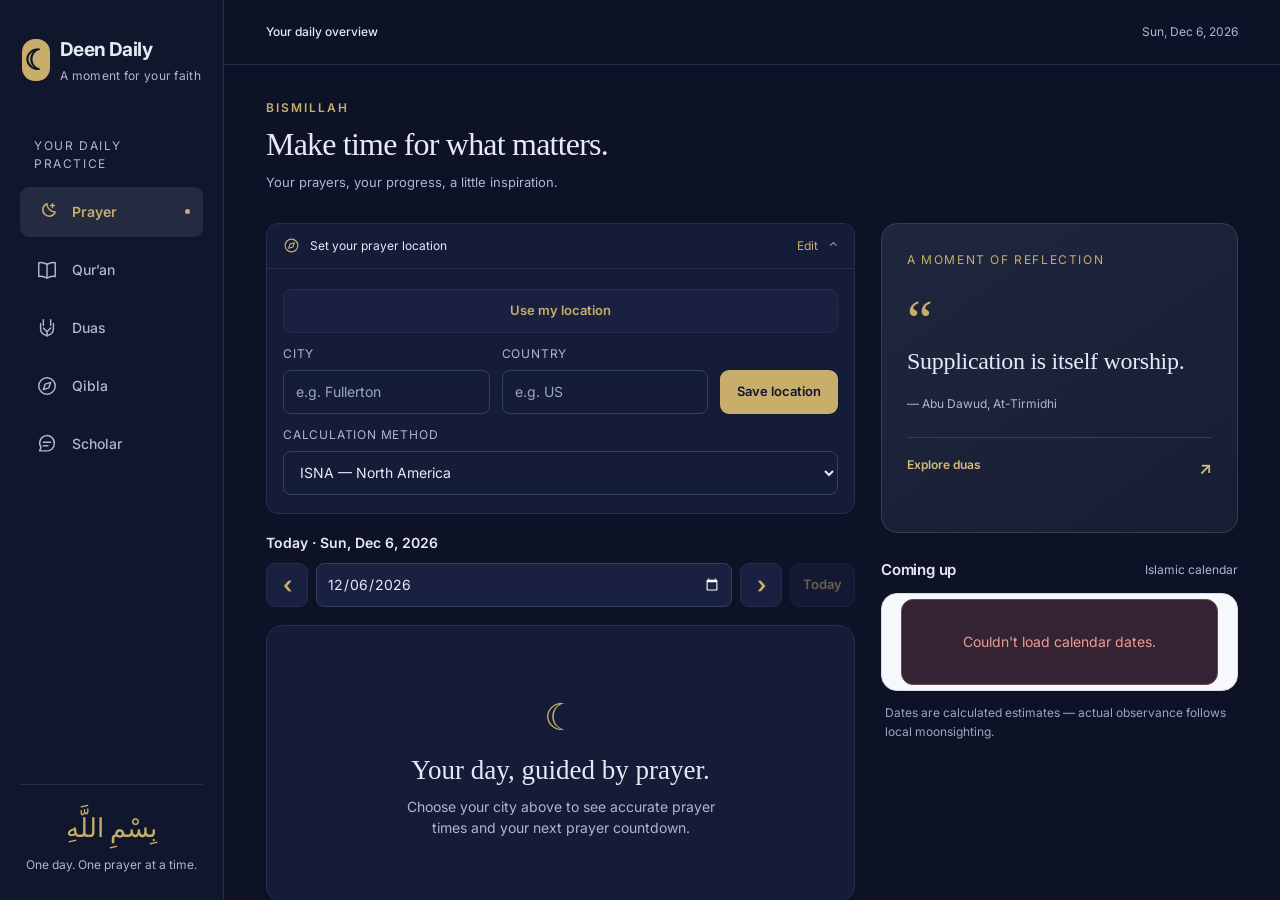
==== commit 4ac385ba: "Add files via upload" ====
--- a/index.html
+++ b/index.html
@@ -2,7 +2,7 @@
 <html lang="en">
 <head>
 <meta charset="UTF-8">
-<meta name="viewport" content="width=device-width, initial-scale=1.0">
+<meta name="viewport" content="width=device-width, initial-scale=1.0, viewport-fit=cover, interactive-widget=resizes-content">
 <meta name="theme-color" content="#0d1226">
 <meta name="description" content="Your daily space for prayer, Qur’an, and remembrance.">
 <title>Deen Daily</title>
@@ -197,7 +197,7 @@
   }
   @media(prefers-reduced-motion:reduce){.pulse{animation:none}.needle{transition:none}.confetti{display:none}.cel-box{animation:none}}
 </style>
-<link rel="stylesheet" href="styles.css?v=15">
+<link rel="stylesheet" href="styles.css?v=17">
 </head>
 <body>
 
@@ -251,6 +251,15 @@
     </div>
 
     </details>
+    <div class="prayer-date-nav" aria-label="Browse prayer dates">
+      <div class="prayer-date-title" id="prayer-date-label" aria-live="polite"></div>
+      <div class="prayer-date-actions">
+        <button class="btn ghost day-arrow" onclick="movePrayerDate(-1)" aria-label="Previous day">‹</button>
+        <label class="date-picker-label"><span class="sr-only">Choose prayer date</span><input type="date" id="prayer-date" onchange="selectPrayerDate(this.value)"></label>
+        <button class="btn ghost day-arrow" onclick="movePrayerDate(1)" aria-label="Next day">›</button>
+        <button class="btn ghost" id="prayer-today" onclick="goToPrayerToday()">Today</button>
+      </div>
+    </div>
     <div id="prayer-content"><div class="card prayer-empty"><span class="empty-icon">☾</span><h2>Your day, guided by prayer.</h2><p>Choose your city above to see accurate prayer times and your next prayer countdown.</p></div></div>
     <div class="section-heading"><h2>Worship tracking</h2><span>One prayer at a time</span></div>
 
@@ -386,6 +395,6 @@
   </div>
 </div>
 
-<script src="app.js?v=13"></script>
+<script src="app.js?v=17"></script>
 </body>
 </html>
--- a/styles.css
+++ b/styles.css
@@ -47,3 +47,52 @@
 #holidays-box .holiday{color:#1d2942}
 #holidays-box .h-when{color:#4c5872}
 #holidays-box .loading{background:transparent;color:#4c5872}
+
+/* Prayer date browsing and the last-third-of-night window. */
+.prayer-date-nav{margin:0 0 18px}.prayer-date-title{font-size:14px;font-weight:600;margin-bottom:10px;color:var(--text)}
+.prayer-date-actions{display:flex;gap:8px;align-items:center}.prayer-date-actions .btn{min-height:44px;padding:8px 12px}.prayer-date-actions .day-arrow{font-size:24px;min-width:42px;line-height:1}
+.date-picker-label{flex:1;min-width:0}.date-picker-label input{width:100%;min-width:0;height:44px;padding:8px 10px;border-radius:8px;background:var(--panel-2);color:var(--text);border:1px solid var(--line-2);font-size:14px;color-scheme:dark}
+.sr-only{position:absolute;width:1px;height:1px;padding:0;margin:-1px;overflow:hidden;clip:rect(0,0,0,0);white-space:nowrap;border:0}
+.schedule-heading h2{font:25px/1.4 var(--serif);margin:8px 0}.schedule-heading p{font-size:13px;color:var(--muted)}
+.text-button{background:none;border:0;color:var(--gold);text-decoration:underline;font:inherit;cursor:pointer;min-height:32px}
+.qiyam-details{border-color:#454254}.qiyam-details h2{font-size:14px;font-weight:600;color:var(--gold);margin-bottom:12px}.qiyam-details strong{display:block;font-size:22px;font-weight:500;color:var(--text)}.qiyam-details span{display:block;font-size:13px;color:var(--muted);margin-top:5px}.qiyam-details p{font-size:13px;color:var(--muted);line-height:1.8;margin-top:15px}.qiyam-details a{color:var(--gold)}.next-prayer .np-tag{position:relative;top:auto;right:auto;display:inline-block;float:right;margin:0 0 12px 12px}.next-prayer .np-label{max-width:100%;line-height:1.7}.next-prayer .np-name{clear:both}.next-prayer .btn{margin-top:18px}
+@media(max-width:380px){.prayer-date-actions{flex-wrap:wrap}.date-picker-label{flex-basis:calc(100% - 110px);order:0}.prayer-date-actions #prayer-today{width:100%}}
+
+/* Fit Scholar to the available space instead of subtracting guessed bar heights. */
+html,body{width:100%;overflow:hidden}
+body.scholar-open main{display:flex;flex-direction:column;overflow:hidden;min-height:0}
+body.scholar-open .topbar{flex:0 0 auto;width:100%}
+body.scholar-open .scholar-wrap{flex:1 1 0;min-height:0;height:auto;overflow:hidden}
+.scholar-wrap .chat{flex:1 1 0;min-height:0;width:100%;margin:0 auto;overflow-y:auto;overscroll-behavior-y:contain;-webkit-overflow-scrolling:touch}
+.scholar-wrap .composer-wrap{flex:0 0 auto;width:100%;border-top:1px solid var(--line);background:var(--bg);z-index:2}
+.composer{width:100%;align-items:center}.composer input{min-height:48px;width:0;flex:1 1 0}.composer .btn{min-height:48px;flex-shrink:0}
+.bubble{overflow-wrap:anywhere}
+@media(max-width:640px){
+  body{position:fixed;top:var(--viewport-top,0px);left:0;right:0;height:var(--app-height,100dvh);display:grid;grid-template-rows:minmax(0,1fr) auto;padding-top:env(safe-area-inset-top);overflow:hidden}
+  body>header{position:relative;inset:auto;grid-row:2;width:100%;min-width:0;padding-bottom:env(safe-area-inset-bottom)}
+  body>main{grid-row:1;min-width:0;min-height:0;height:auto;margin:0;overflow-x:hidden;overflow-y:auto}
+  .topbar{padding:12px 16px;gap:10px;flex-wrap:wrap}
+  body.scholar-open .topbar{flex-wrap:nowrap}
+  body.scholar-open #today-date{display:none}
+  .scholar-wrap .chat{padding:16px}
+  .welcome{margin:0 auto 12px}
+  .scholar-symbol{width:44px;height:44px;border-radius:14px;margin:0 auto 12px}
+  .scholar-symbol svg{width:24px;height:24px}
+  .welcome .eyebrow{display:none}
+  .welcome h1{font-size:27px;line-height:1.2;margin:8px 0 12px}
+  .welcome p:not(.eyebrow){font-size:14px;line-height:1.6;margin-bottom:18px}
+  .starters{gap:8px}.starter{min-height:48px;padding:10px 13px;line-height:1.5}
+  .scholar-wrap .composer-wrap{padding:10px 12px 8px}
+  .composer{gap:8px}.composer input{font-size:16px;padding:12px;min-height:48px}
+  .composer .btn{padding:11px 16px}
+  .disclaimer{font-size:11px;line-height:1.4;margin:7px auto 0}
+  body.keyboard-open{padding-top:env(safe-area-inset-top)}
+  body.keyboard-open>header{display:none}
+  body.keyboard-open .composer-wrap{padding-bottom:8px}
+  body.keyboard-open .disclaimer{display:none}
+  body.keyboard-open .topbar{padding-top:8px;padding-bottom:8px}
+}
+@media(max-width:640px) and (max-height:480px){
+  .scholar-symbol{display:none}.welcome h1{font-size:23px}.welcome p:not(.eyebrow){margin-bottom:12px}
+  body.scholar-open .disclaimer{display:none}
+}
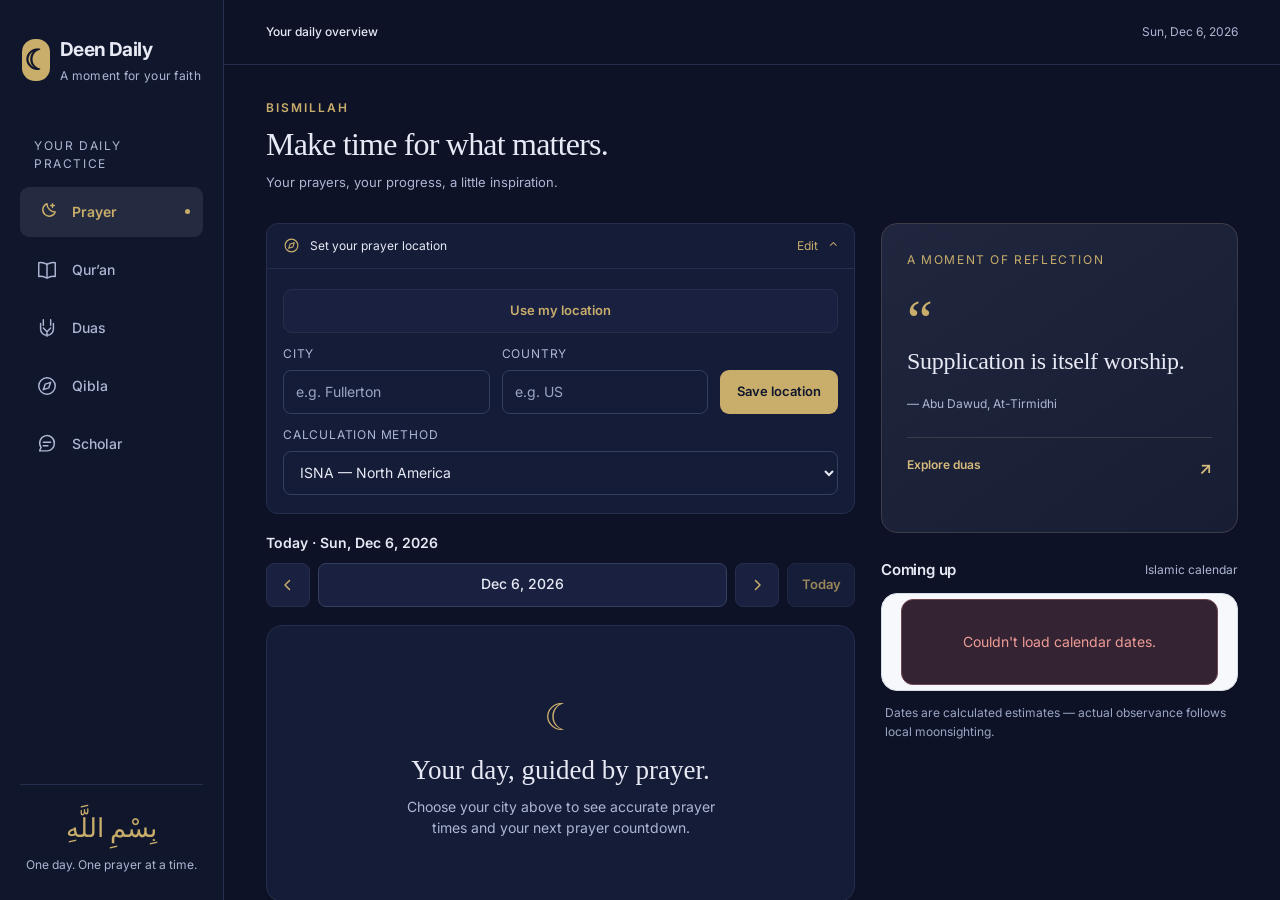
==== commit 58b8d258: "Add files via upload" ====
--- a/index.html
+++ b/index.html
@@ -197,7 +197,7 @@
   }
   @media(prefers-reduced-motion:reduce){.pulse{animation:none}.needle{transition:none}.confetti{display:none}.cel-box{animation:none}}
 </style>
-<link rel="stylesheet" href="styles.css?v=17">
+<link rel="stylesheet" href="styles.css?v=18">
 </head>
 <body>
 
@@ -254,9 +254,9 @@
     <div class="prayer-date-nav" aria-label="Browse prayer dates">
       <div class="prayer-date-title" id="prayer-date-label" aria-live="polite"></div>
       <div class="prayer-date-actions">
-        <button class="btn ghost day-arrow" onclick="movePrayerDate(-1)" aria-label="Previous day">‹</button>
-        <label class="date-picker-label"><span class="sr-only">Choose prayer date</span><input type="date" id="prayer-date" onchange="selectPrayerDate(this.value)"></label>
-        <button class="btn ghost day-arrow" onclick="movePrayerDate(1)" aria-label="Next day">›</button>
+        <button class="btn ghost day-arrow" onclick="movePrayerDate(-1)" aria-label="Previous day"><svg viewBox="0 0 24 24" fill="none" stroke="currentColor" stroke-width="2" stroke-linecap="round" stroke-linejoin="round" aria-hidden="true"><path d="m14 6-6 6 6 6"/></svg></button>
+        <label class="date-picker-label"><span class="sr-only">Choose prayer date</span><span class="date-picker-value" id="prayer-date-value" aria-hidden="true"></span><input type="date" id="prayer-date" onchange="selectPrayerDate(this.value)"></label>
+        <button class="btn ghost day-arrow" onclick="movePrayerDate(1)" aria-label="Next day"><svg viewBox="0 0 24 24" fill="none" stroke="currentColor" stroke-width="2" stroke-linecap="round" stroke-linejoin="round" aria-hidden="true"><path d="m10 6 6 6-6 6"/></svg></button>
         <button class="btn ghost" id="prayer-today" onclick="goToPrayerToday()">Today</button>
       </div>
     </div>
@@ -395,6 +395,6 @@
   </div>
 </div>
 
-<script src="app.js?v=17"></script>
+<script src="app.js?v=18"></script>
 </body>
 </html>
--- a/styles.css
+++ b/styles.css
@@ -56,7 +56,7 @@
 .schedule-heading h2{font:25px/1.4 var(--serif);margin:8px 0}.schedule-heading p{font-size:13px;color:var(--muted)}
 .text-button{background:none;border:0;color:var(--gold);text-decoration:underline;font:inherit;cursor:pointer;min-height:32px}
 .qiyam-details{border-color:#454254}.qiyam-details h2{font-size:14px;font-weight:600;color:var(--gold);margin-bottom:12px}.qiyam-details strong{display:block;font-size:22px;font-weight:500;color:var(--text)}.qiyam-details span{display:block;font-size:13px;color:var(--muted);margin-top:5px}.qiyam-details p{font-size:13px;color:var(--muted);line-height:1.8;margin-top:15px}.qiyam-details a{color:var(--gold)}.next-prayer .np-tag{position:relative;top:auto;right:auto;display:inline-block;float:right;margin:0 0 12px 12px}.next-prayer .np-label{max-width:100%;line-height:1.7}.next-prayer .np-name{clear:both}.next-prayer .btn{margin-top:18px}
-@media(max-width:380px){.prayer-date-actions{flex-wrap:wrap}.date-picker-label{flex-basis:calc(100% - 110px);order:0}.prayer-date-actions #prayer-today{width:100%}}
+
 
 /* Fit Scholar to the available space instead of subtracting guessed bar heights. */
 html,body{width:100%;overflow:hidden}
@@ -96,3 +96,16 @@
   .scholar-symbol{display:none}.welcome h1{font-size:23px}.welcome p:not(.eyebrow){margin-bottom:12px}
   body.scholar-open .disclaimer{display:none}
 }
+
+/* Equal-height date controls; native iOS date-field sizing cannot overlap arrows. */
+.prayer-date-actions{display:grid;grid-template-columns:44px minmax(0,1fr) 44px 68px;gap:8px;align-items:stretch;min-width:0}
+.prayer-date-actions .btn{height:44px;min-height:44px;min-width:0;width:100%;padding:0;display:grid;place-items:center;border-radius:8px;font-size:13px}
+.prayer-date-actions .day-arrow{width:44px;min-width:44px;height:44px}
+.prayer-date-actions .day-arrow svg{width:18px;height:18px}
+.date-picker-label{position:relative;display:grid;place-items:center;min-width:0;max-width:100%;height:44px;overflow:hidden;background:var(--panel-2);border:1px solid var(--line-2);border-radius:8px;cursor:pointer}
+.date-picker-value{display:block;max-width:100%;padding:0 6px;font-size:14px;font-weight:500;line-height:1.2;white-space:nowrap;color:var(--text);pointer-events:none}
+.date-picker-label input{position:absolute;inset:0;display:block;box-sizing:border-box;width:100%;max-width:100%;min-width:0;min-inline-size:0;height:100%;min-height:0;margin:0;padding:0;border:0;border-radius:inherit;opacity:0;appearance:none;-webkit-appearance:none;font-size:16px!important;cursor:pointer}
+.date-picker-label:focus-within{outline:3px solid #d7bc7b;outline-offset:3px}
+#prayer-today:disabled{opacity:.75}
+@media(max-width:380px){.prayer-date-actions{grid-template-columns:44px minmax(0,1fr) 44px 62px;gap:6px}.date-picker-value{font-size:13px;padding:0 3px}}
+.date-picker-label input::-webkit-calendar-picker-indicator{position:absolute;inset:0;width:auto;height:auto;margin:0;padding:0;cursor:pointer}
